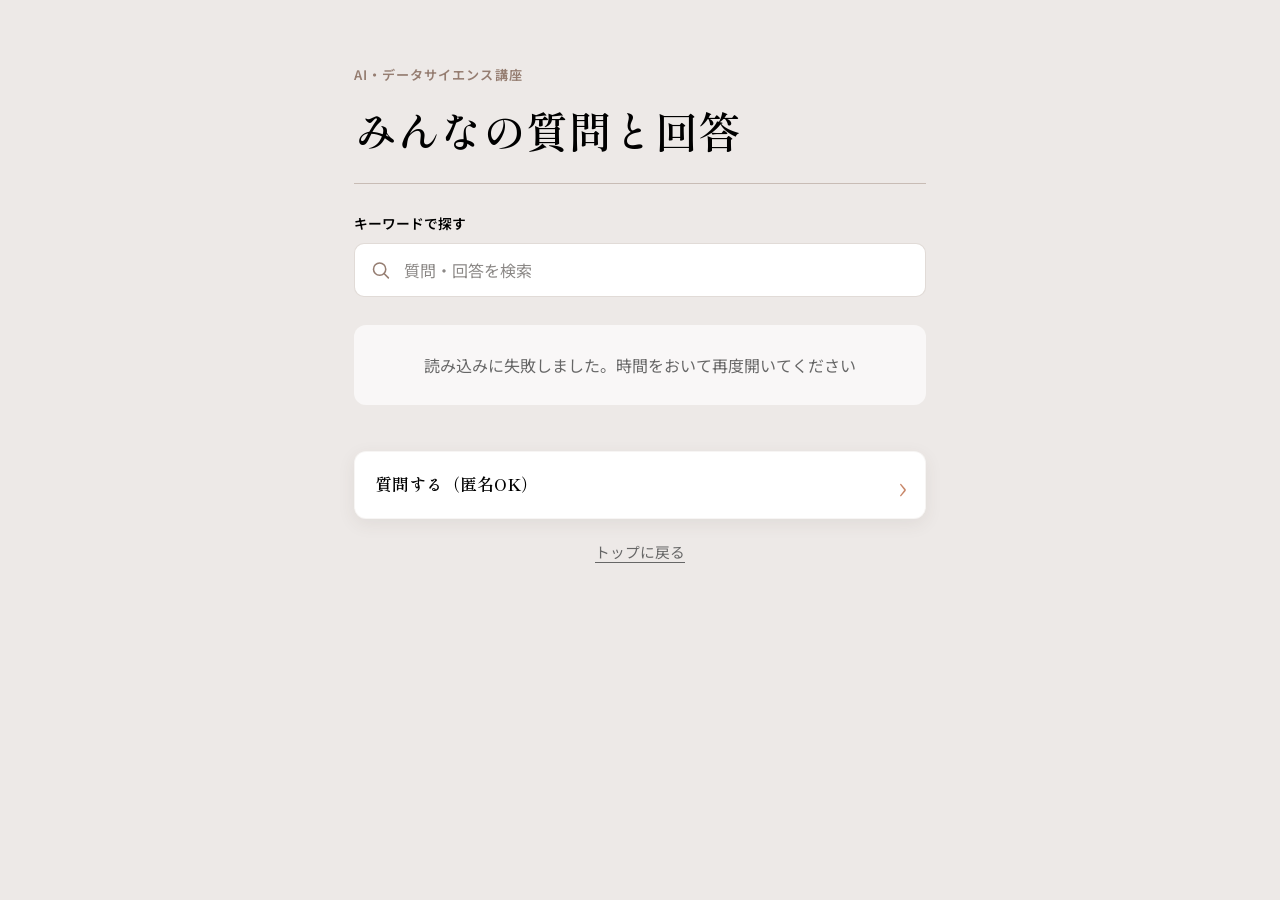
==== qa.html @ b717228d "Create AI and data science course website" ====
<!doctype html>
<html lang="ja">
<head>
  <meta charset="utf-8">
  <meta name="viewport" content="width=device-width, initial-scale=1">
  <title>みんなの質問と回答｜AI・データサイエンス講座</title>
  <meta name="description" content="AI・データサイエンス講座について、みなさんから寄せられた質問と回答を掲載しています。">
  <meta property="og:title" content="みんなの質問と回答｜AI・データサイエンス講座">
  <meta property="og:description" content="講座の内容、参加・申し込み、持ち物などについての質問と回答をご覧いただけます。">
  <meta property="og:type" content="website">
  <link rel="preconnect" href="https://fonts.googleapis.com">
  <link rel="preconnect" href="https://fonts.gstatic.com" crossorigin>
  <link href="https://fonts.googleapis.com/css2?family=Noto+Sans+JP:wght@400;500;600;700&family=Shippori+Mincho:wght@500;600;700&display=swap" rel="stylesheet">
  <link rel="stylesheet" href="style.css">
  <script src="config.js" defer></script>
  <script src="qa.js" defer></script>
</head>
<body>
  <main class="page-shell qa-page">
    <header class="qa-header">
      <p class="audience-label">AI・データサイエンス講座</p>
      <h1>みんなの質問と回答</h1>
      <div class="rule" aria-hidden="true"></div>
      <p class="last-updated" id="last-updated" hidden></p>
    </header>

    <section class="qa-content" aria-labelledby="qa-search-label">
      <label class="search-label" id="qa-search-label" for="qa-search">キーワードで探す</label>
      <div class="search-wrap">
        <svg aria-hidden="true" viewBox="0 0 24 24" width="21" height="21"><circle cx="11" cy="11" r="7"></circle><path d="m16 16 5 5"></path></svg>
        <input id="qa-search" type="search" placeholder="質問・回答を検索" autocomplete="off">
      </div>

      <div id="qa-status" class="status-message" role="status" aria-live="polite">読み込み中…</div>
      <div id="qa-list" class="qa-list" hidden></div>
    </section>

    <footer class="qa-footer">
      <a class="secondary-action" id="qa-question-link" target="_blank" rel="noopener noreferrer">質問する（匿名OK）<span aria-hidden="true">›</span></a>
      <a class="back-link" href="index.html">トップに戻る</a>
    </footer>
  </main>
</body>
</html>
---- style.css ----
:root {
  --bg: #ede9e7;
  --card: #ffffff;
  --ink: #000000;
  --label: #957d71;
  --accent: #c88769;
  --muted: #666666;
  --disabled: #b6b3b1;
  --line: rgba(149, 125, 113, 0.42);
  --shadow: 0 5px 18px rgba(78, 60, 51, 0.08);
  --serif: "Shippori Mincho", serif;
  --sans: "Noto Sans JP", sans-serif;
}

* { box-sizing: border-box; }

html { color-scheme: light; }

body {
  margin: 0;
  min-width: 320px;
  background: var(--bg);
  color: var(--ink);
  font-family: var(--sans);
  font-size: 16px;
  line-height: 1.75;
  -webkit-font-smoothing: antialiased;
}

a { color: inherit; }
button, input { font: inherit; }

.page-shell {
  width: min(100%, 640px);
  margin: 0 auto;
  padding: 44px 20px 36px;
}

.hero { text-align: center; }

.audience-label {
  margin: 0 0 12px;
  color: var(--label);
  font-size: 0.82rem;
  font-weight: 600;
  letter-spacing: 0.08em;
}

h1, h2, .action-card, .secondary-action {
  font-family: var(--serif);
}

h1 {
  margin: 0;
  font-size: clamp(1.75rem, 7.2vw, 2.55rem);
  font-weight: 600;
  line-height: 1.45;
  letter-spacing: 0.025em;
}

.nowrap { white-space: nowrap; }

.organizer {
  margin: 12px 0 0;
  color: var(--muted);
  font-size: 0.85rem;
}

.rule {
  height: 1px;
  margin: 28px 0 0;
  background: var(--line);
}

.info-card {
  margin-top: 28px;
  padding: 24px 20px 22px;
  border-radius: 12px;
  background: var(--card);
  box-shadow: var(--shadow);
}

.info-card h2 {
  margin: 0 0 15px;
  font-size: 1.08rem;
  font-weight: 600;
  letter-spacing: 0.06em;
}

.event-details { margin: 0; }

.detail-row {
  display: grid;
  grid-template-columns: 5.25rem 1fr;
  gap: 10px;
  padding: 10px 0;
  border-top: 1px solid #eee9e6;
}

.detail-row:first-child { border-top: 0; padding-top: 0; }
.detail-row:last-child { padding-bottom: 0; }

.detail-row dt {
  color: var(--label);
  font-size: 0.86rem;
  font-weight: 700;
}

.detail-row dd {
  margin: 0;
  font-size: 0.94rem;
  line-height: 1.75;
}

.detail-row dd > span { display: block; }

.action-list {
  display: grid;
  gap: 20px;
  margin-top: 32px;
}

.action-card, .secondary-action {
  display: flex;
  min-height: 68px;
  align-items: center;
  justify-content: space-between;
  gap: 16px;
  padding: 14px 18px 14px 20px;
  border: 1px solid rgba(149, 125, 113, 0.08);
  border-radius: 12px;
  background: var(--card);
  box-shadow: var(--shadow);
  text-decoration: none;
  transition: transform 120ms ease, box-shadow 120ms ease;
}

.action-card:hover, .secondary-action:hover { box-shadow: 0 7px 22px rgba(78, 60, 51, 0.13); }
.action-card:active, .secondary-action:active { transform: translateY(1px); }

.action-card:focus-visible, .secondary-action:focus-visible, .back-link:focus-visible,
.qa-question:focus-visible, #qa-search:focus-visible {
  outline: 3px solid rgba(200, 135, 105, 0.48);
  outline-offset: 3px;
}

.action-text { font-size: 1.05rem; font-weight: 600; }
.chevron, .secondary-action > span { color: var(--accent); font-family: var(--sans); font-size: 2rem; font-weight: 300; line-height: 1; }

.action-note {
  margin: 7px 6px 0;
  color: var(--muted);
  font-size: 0.84rem;
  line-height: 1.6;
}

.action-card.is-disabled {
  color: #fff;
  background: var(--disabled);
  box-shadow: none;
  cursor: not-allowed;
}

.action-card.is-disabled .chevron { color: rgba(255, 255, 255, 0.7); }

.site-footer {
  margin-top: 54px;
  text-align: center;
}

.friend-message {
  margin: 0;
  font-family: var(--serif);
  font-size: 1.08rem;
  font-weight: 600;
}

.footer-organizer {
  margin: 12px 0 0;
  color: var(--label);
  font-size: 0.75rem;
  letter-spacing: 0.08em;
}

/* Q&A */
.qa-header h1 { font-size: clamp(1.9rem, 7.5vw, 2.65rem); }
.qa-header .rule { margin-top: 23px; }

.last-updated {
  margin: 12px 0 0;
  color: var(--muted);
  font-size: 0.8rem;
  text-align: right;
}

.qa-content { margin-top: 27px; }

.search-label {
  display: block;
  margin-bottom: 7px;
  font-size: 0.86rem;
  font-weight: 600;
}

.search-wrap { position: relative; }
.search-wrap svg {
  position: absolute;
  top: 50%;
  left: 16px;
  fill: none;
  stroke: var(--label);
  stroke-linecap: round;
  stroke-width: 1.8;
  transform: translateY(-50%);
  pointer-events: none;
}

#qa-search {
  width: 100%;
  min-height: 54px;
  padding: 12px 16px 12px 49px;
  border: 1px solid rgba(149, 125, 113, 0.28);
  border-radius: 10px;
  background: #fff;
  color: var(--ink);
  font-size: 1rem;
}

#qa-search::placeholder { color: #8b8886; }

.status-message {
  margin: 28px 0;
  padding: 26px 20px;
  border-radius: 12px;
  background: rgba(255, 255, 255, 0.66);
  color: var(--muted);
  text-align: center;
}

.qa-category { margin-top: 34px; }

.qa-category h2 {
  margin: 0 0 11px;
  color: var(--label);
  font-family: var(--sans);
  font-size: 0.92rem;
  font-weight: 700;
}

.qa-item {
  overflow: hidden;
  margin-top: 10px;
  border-radius: 12px;
  background: #fff;
  box-shadow: var(--shadow);
}

.qa-question {
  display: grid;
  width: 100%;
  min-height: 68px;
  grid-template-columns: auto 1fr auto auto;
  align-items: start;
  gap: 9px;
  padding: 18px;
  border: 0;
  background: transparent;
  color: var(--ink);
  text-align: left;
  cursor: pointer;
}

.qa-mark {
  color: var(--accent);
  font-family: var(--serif);
  font-size: 1.12rem;
  font-weight: 700;
  line-height: 1.6;
}

.question-text { font-weight: 600; line-height: 1.7; }

.new-badge {
  align-self: center;
  padding: 2px 7px;
  border-radius: 999px;
  background: var(--accent);
  color: #fff;
  font-size: 0.64rem;
  font-weight: 700;
  letter-spacing: 0.04em;
}

.accordion-icon {
  position: relative;
  width: 18px;
  height: 18px;
  margin-top: 5px;
}

.accordion-icon::before, .accordion-icon::after {
  position: absolute;
  top: 8px;
  left: 2px;
  width: 14px;
  height: 1.5px;
  background: var(--label);
  content: "";
}

.accordion-icon::after { transform: rotate(90deg); transition: transform 140ms ease; }
.qa-question[aria-expanded="true"] .accordion-icon::after { transform: rotate(0); }

.qa-answer {
  display: grid;
  grid-template-columns: auto 1fr;
  gap: 9px;
  padding: 17px 18px 21px;
  border-top: 1px solid #eee9e6;
  background: #fdfcfb;
}

.qa-answer[hidden] { display: none; }
.qa-answer p { margin: 0; line-height: 1.85; white-space: pre-wrap; }
.answer-mark { color: var(--label); }

.qa-footer {
  display: grid;
  gap: 20px;
  margin-top: 46px;
  text-align: center;
}

.secondary-action { font-size: 1.05rem; font-weight: 600; text-align: left; }
.back-link { width: fit-content; margin: 0 auto; color: var(--muted); font-size: 0.92rem; text-underline-offset: 4px; }

@media (min-width: 560px) {
  .page-shell { padding: 64px 34px 44px; }
  .mobile-break { display: none; }
  .info-card { padding: 28px 26px 26px; }
  .detail-row { grid-template-columns: 6.5rem 1fr; }
  .action-card { padding-inline: 24px 21px; }
}

@media (prefers-reduced-motion: reduce) {
  *, *::before, *::after { scroll-behavior: auto !important; transition-duration: 0.01ms !important; }
}
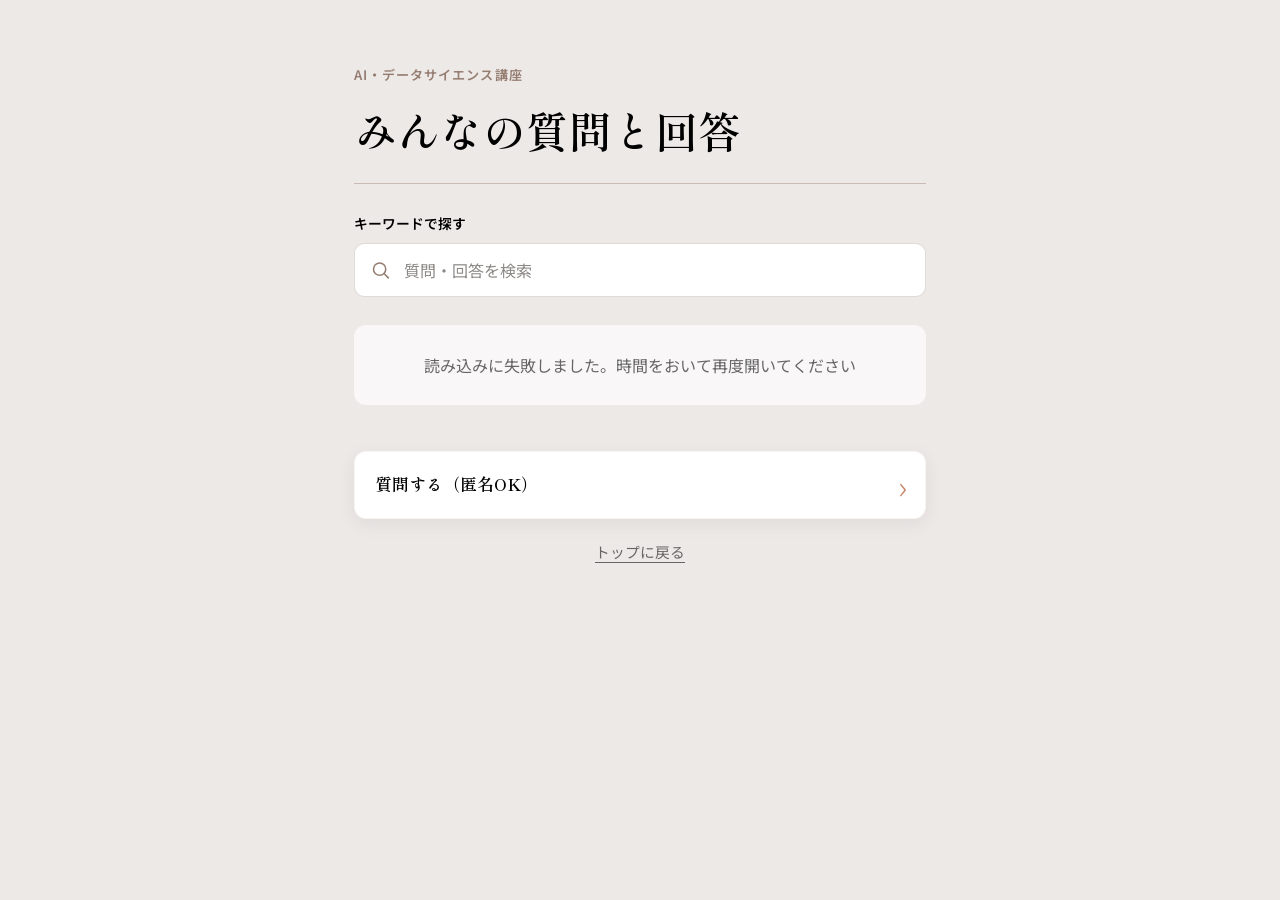
==== commit b423d9b8: "Prevent search engine indexing" ====
--- a/qa.html
+++ b/qa.html
@@ -5,6 +5,7 @@
   <meta name="viewport" content="width=device-width, initial-scale=1">
   <title>みんなの質問と回答｜AI・データサイエンス講座</title>
   <meta name="description" content="AI・データサイエンス講座について、みなさんから寄せられた質問と回答を掲載しています。">
+  <meta name="robots" content="noindex, nofollow, noarchive">
   <meta property="og:title" content="みんなの質問と回答｜AI・データサイエンス講座">
   <meta property="og:description" content="講座の内容、参加・申し込み、持ち物などについての質問と回答をご覧いただけます。">
   <meta property="og:type" content="website">
